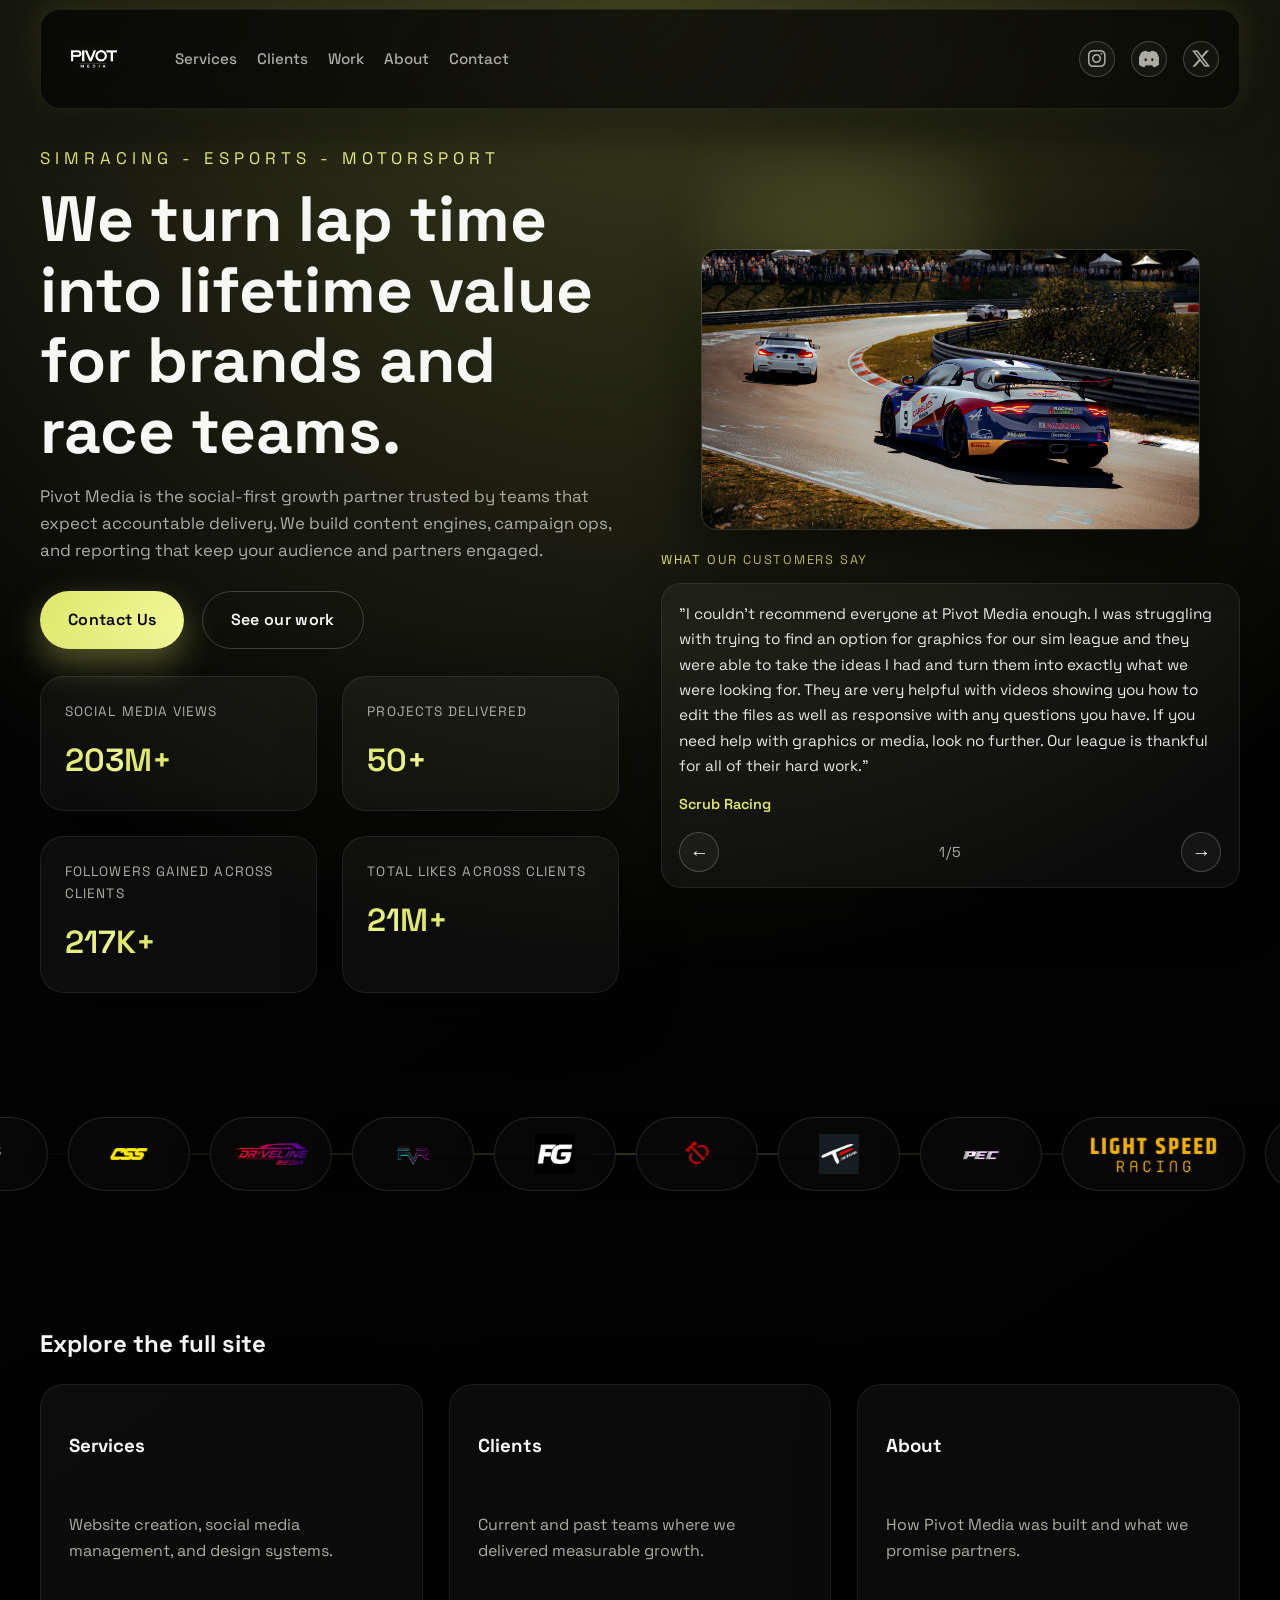
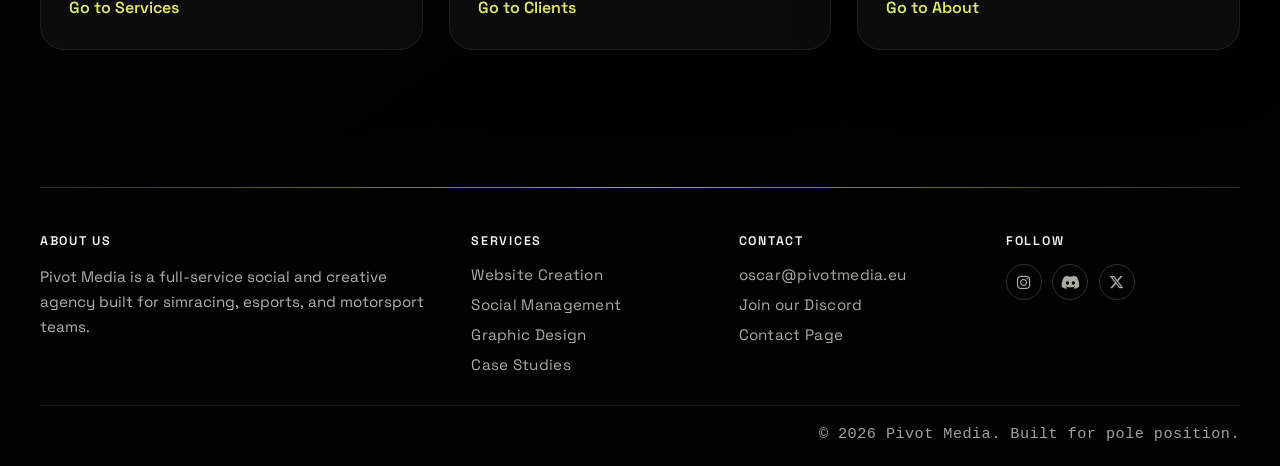
==== index.html @ 06009d77 "Add root redirect for GitHub Pages" ====
<!DOCTYPE html>
<html lang="en">
<head>
  <meta charset="UTF-8" />
  <meta name="viewport" content="width=device-width, initial-scale=1" />
  <title>Redirecting...</title>
  <meta http-equiv="refresh" content="0; url=html/index.html" />
  <link rel="canonical" href="html/index.html" />
  <script>
    window.location.replace("html/index.html");
  </script>
</head>
<body>
  <p>Redirecting to <a href="html/index.html">html/index.html</a>...</p>
</body>
</html>
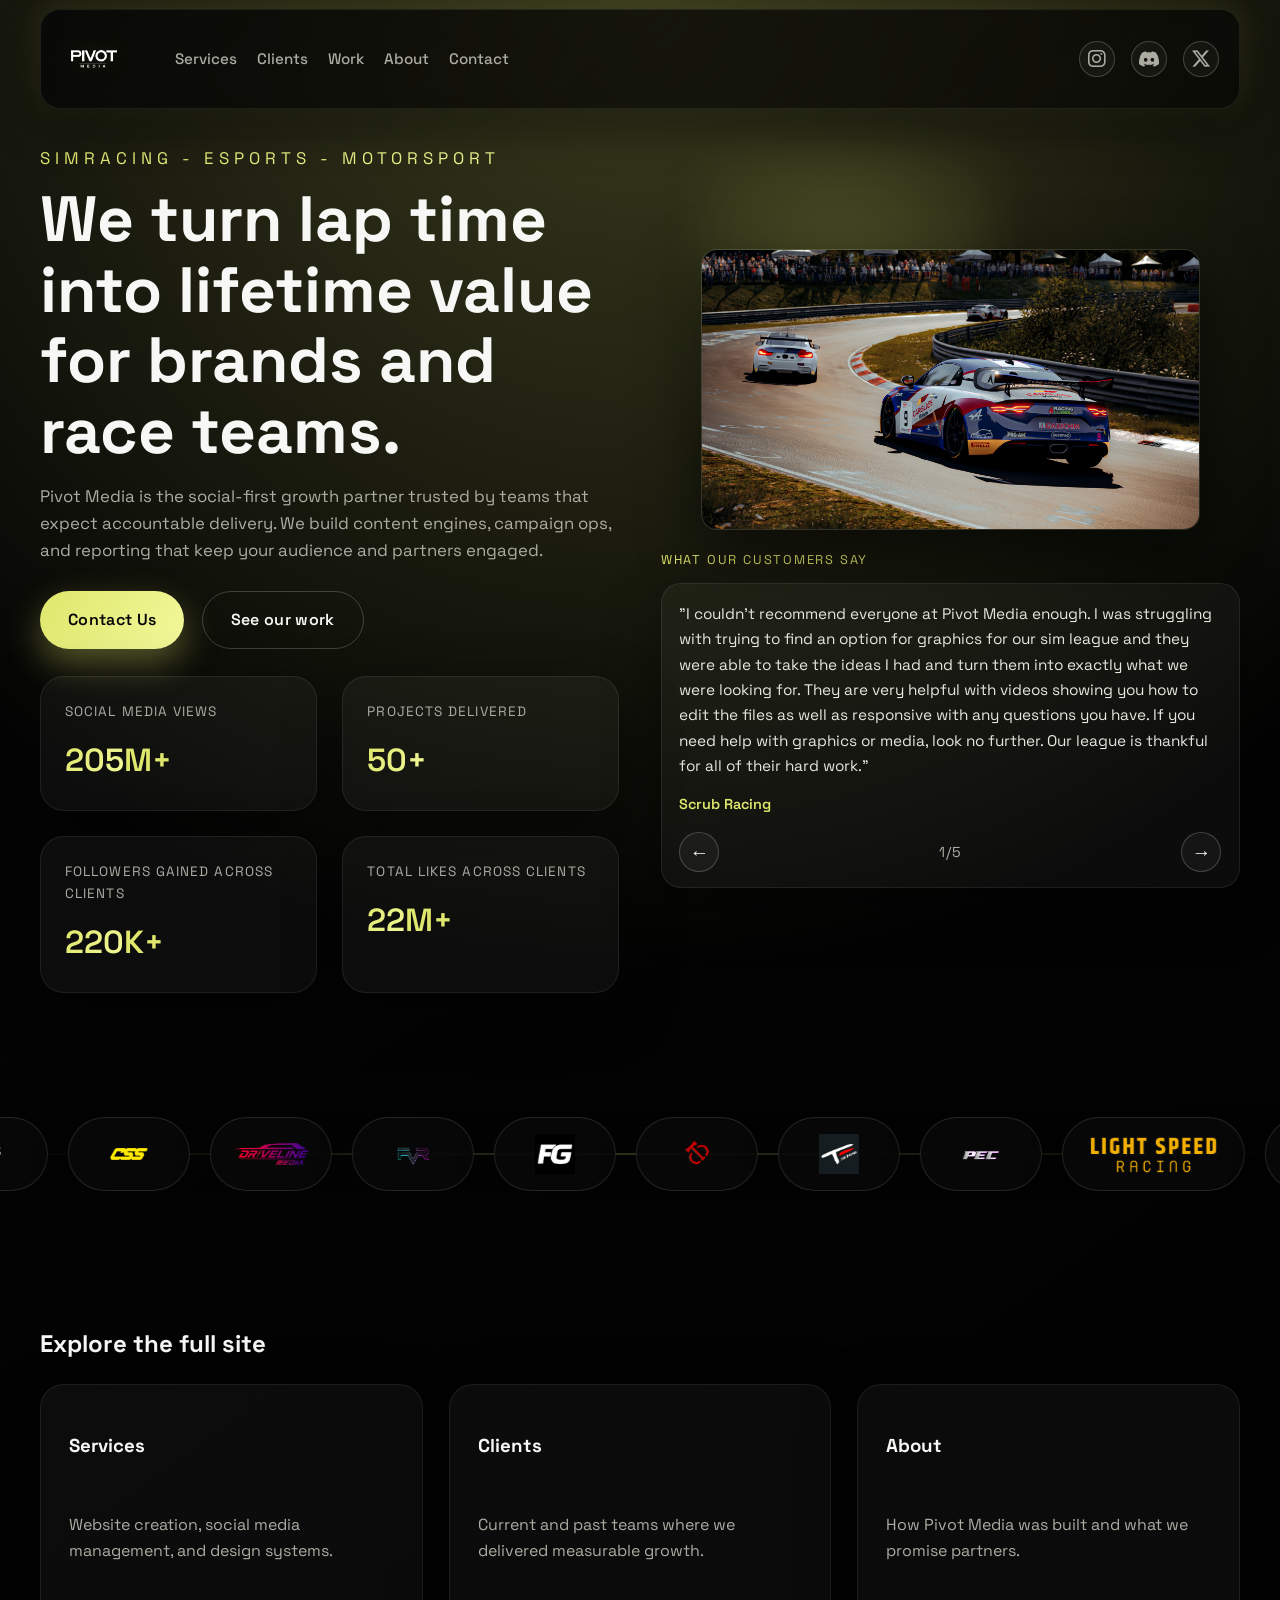
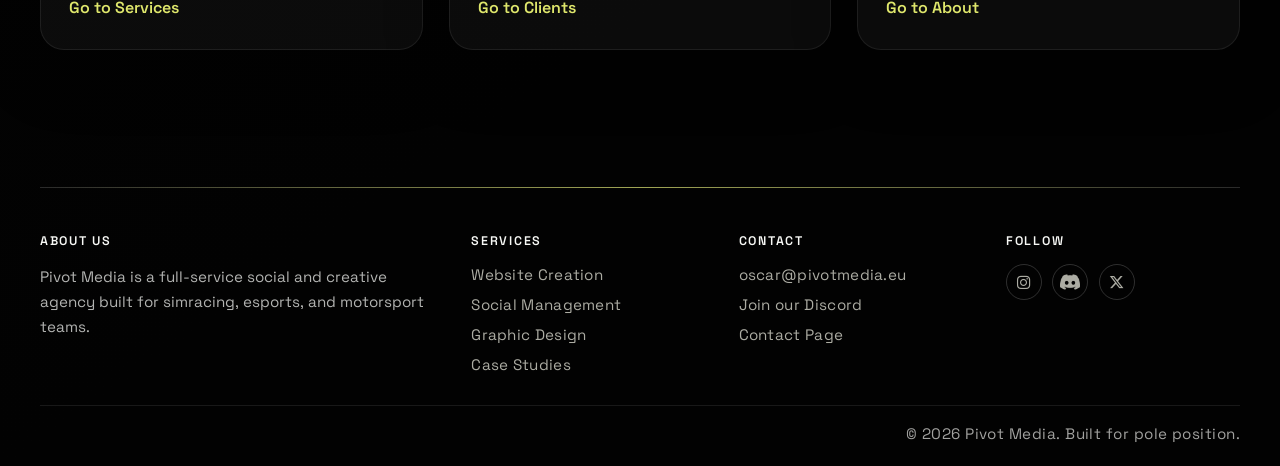
==== commit 9ae91c81: "Update social preview image to Pivot Main Logo" ====
--- a/index.html
+++ b/index.html
@@ -3,9 +3,21 @@
 <head>
   <meta charset="UTF-8" />
   <meta name="viewport" content="width=device-width, initial-scale=1" />
-  <title>Redirecting...</title>
+  <title>Pivot Media</title>
+  <meta name="description" content="Pivot Media helps simracing, esports, and motorsport teams grow on social media with data-led creative and strategy." />
+  <meta property="og:type" content="website" />
+  <meta property="og:site_name" content="Pivot Media" />
+  <meta property="og:title" content="Pivot Media" />
+  <meta property="og:description" content="Social-first growth for simracing, esports, and motorsport teams." />
+  <meta property="og:url" content="https://kabanelo1.github.io/projekt-pivot/" />
+  <meta property="og:image" content="https://kabanelo1.github.io/projekt-pivot/images/Pivot%20Main%20Logo.png" />
+  <meta property="og:image:alt" content="Pivot Media logo" />
+  <meta name="twitter:card" content="summary_large_image" />
+  <meta name="twitter:title" content="Pivot Media" />
+  <meta name="twitter:description" content="Social-first growth for simracing, esports, and motorsport teams." />
+  <meta name="twitter:image" content="https://kabanelo1.github.io/projekt-pivot/images/Pivot%20Main%20Logo.png" />
   <meta http-equiv="refresh" content="0; url=html/index.html" />
-  <link rel="canonical" href="html/index.html" />
+  <link rel="canonical" href="https://kabanelo1.github.io/projekt-pivot/" />
   <script>
     window.location.replace("html/index.html");
   </script>
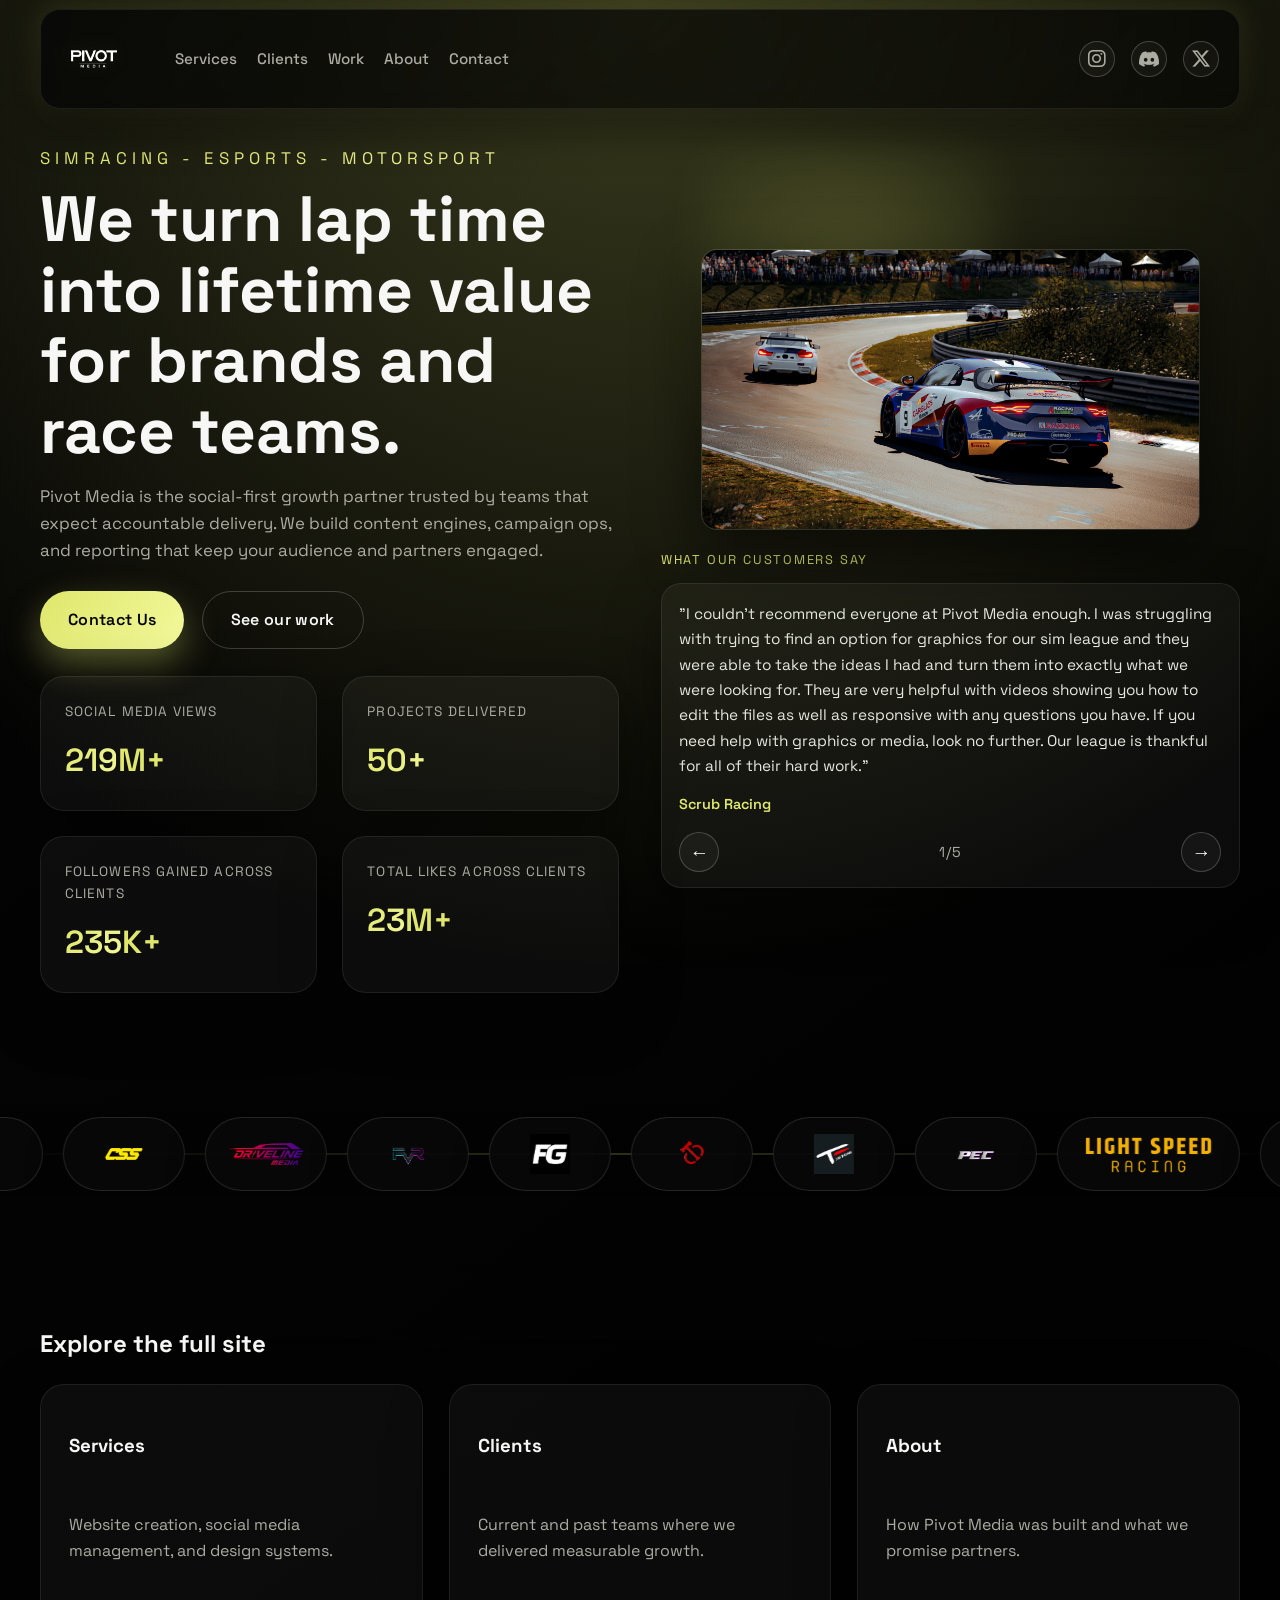
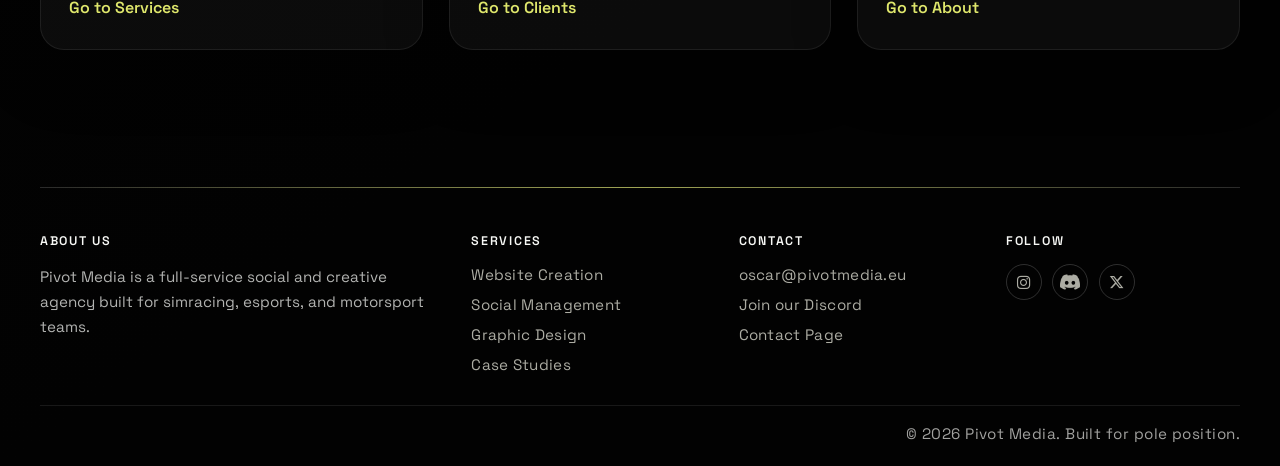
==== commit 4bfb819a: "Improve social preview image compatibility" ====
--- a/index.html
+++ b/index.html
@@ -10,12 +10,16 @@
   <meta property="og:title" content="Pivot Media" />
   <meta property="og:description" content="Social-first growth for simracing, esports, and motorsport teams." />
   <meta property="og:url" content="https://kabanelo1.github.io/projekt-pivot/" />
-  <meta property="og:image" content="https://kabanelo1.github.io/projekt-pivot/images/Pivot%20Main%20Logo.png" />
+  <meta property="og:image" content="https://kabanelo1.github.io/projekt-pivot/images/pivot-main-logo.png" />
+  <meta property="og:image:type" content="image/png" />
+  <meta property="og:image:width" content="1080" />
+  <meta property="og:image:height" content="1080" />
   <meta property="og:image:alt" content="Pivot Media logo" />
   <meta name="twitter:card" content="summary_large_image" />
   <meta name="twitter:title" content="Pivot Media" />
   <meta name="twitter:description" content="Social-first growth for simracing, esports, and motorsport teams." />
-  <meta name="twitter:image" content="https://kabanelo1.github.io/projekt-pivot/images/Pivot%20Main%20Logo.png" />
+  <meta name="twitter:image" content="https://kabanelo1.github.io/projekt-pivot/images/pivot-main-logo.png" />
+  <meta name="twitter:image:alt" content="Pivot Media logo" />
   <meta http-equiv="refresh" content="0; url=html/index.html" />
   <link rel="canonical" href="https://kabanelo1.github.io/projekt-pivot/" />
   <script>
